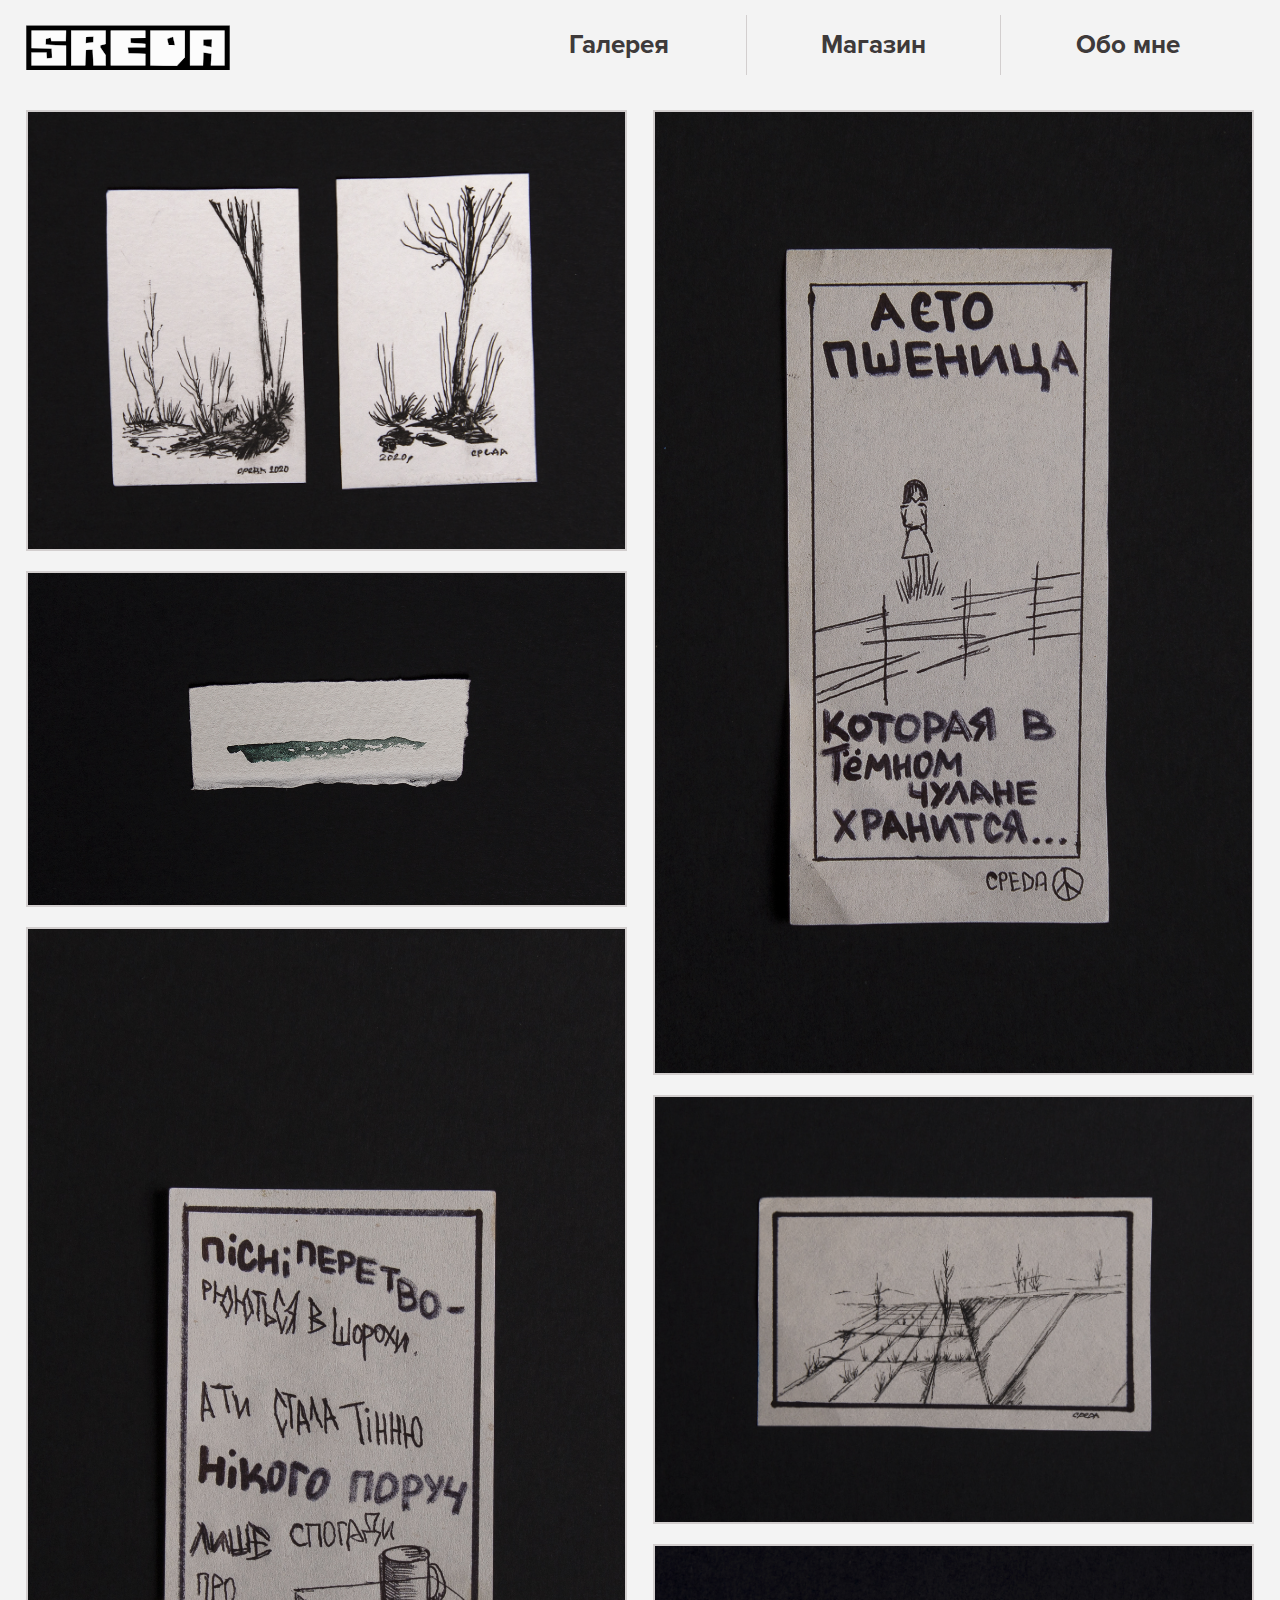
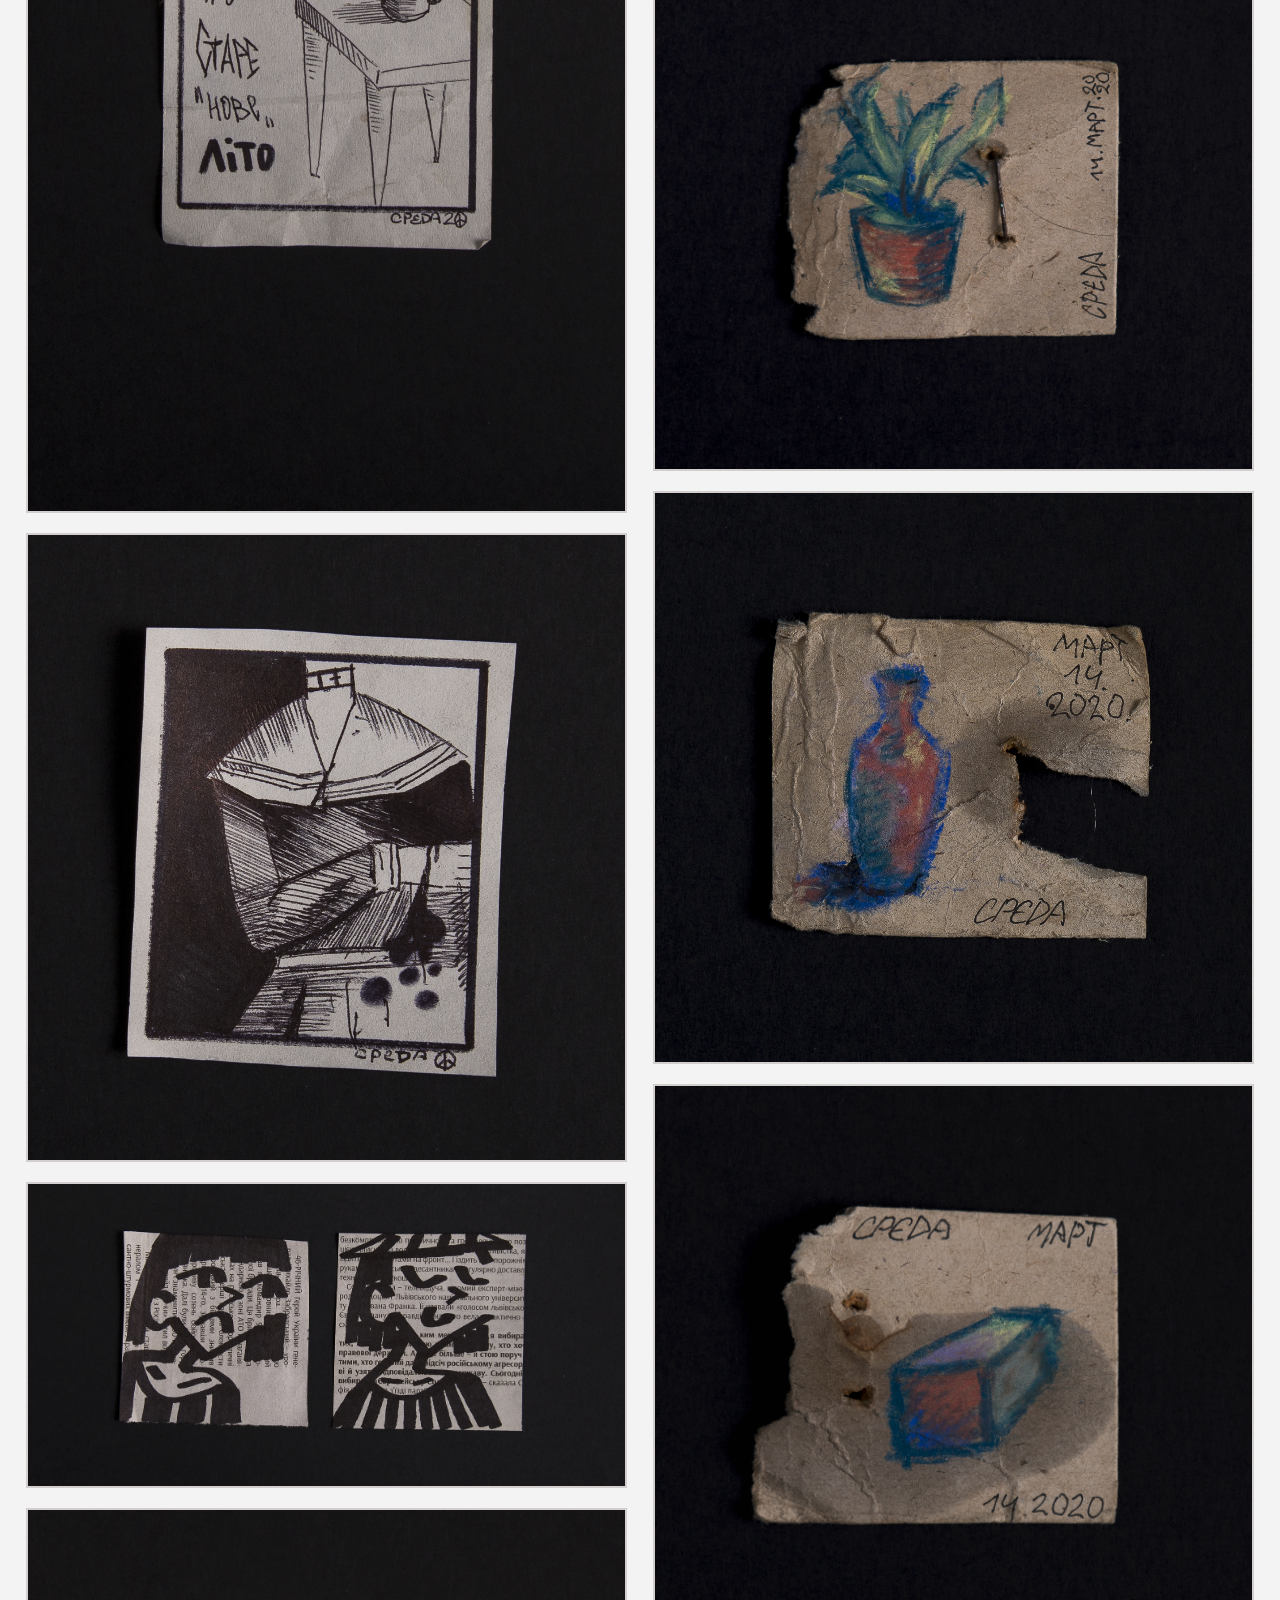
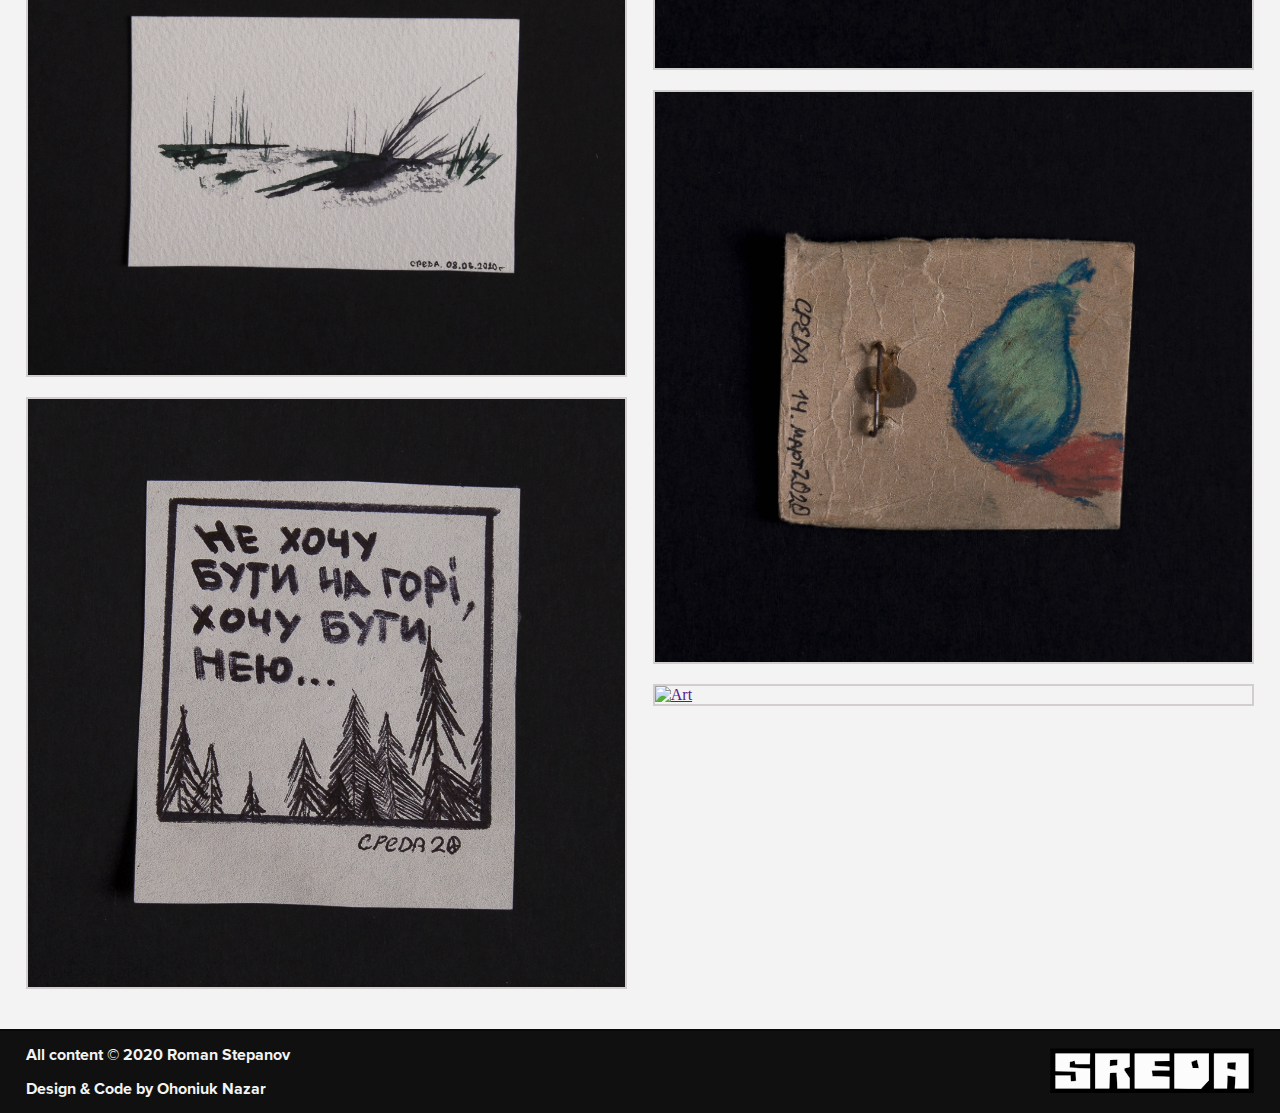
==== index.html @ f24ce3fc "First" ====
<!DOCTYPE html>
<html lang="en">

<head>
	<meta charset="UTF-8">
	<meta name="viewport" content="width=device-width, user-scalable=no, initial-scale=1.0, maximum-scale=1.0, minimum-scale=1.0">
	<title>SREDA art.</title>
	<link rel="stylesheet" href="style.css">
	<link rel="stylesheet" href="JS-gallery/jquery.fancybox.min.css">
</head>

<body>
	<header>
		<div class="h-mainBlock">
			<div class="h-logoBlock">
				<a href="#" class="h-LogoA"><img src="img/Logo.svg" alt="Logo" class="h-logo"></a>
			</div>
			<div class="h-menuBlock">
				<ul class="h-menu">
					<li class="menuLi"><a href="#" class="h-menuLiA">Галерея</a></li>
					<li class="menuLi"><a href="#" class="h-menuLiA">Магазин</a></li>
					<li class="menuLi"><a href="#" class="h-menuLiA">Обо мне</a></li>
				</ul>
			</div>
		</div>
		<div class="h-mainBlockP">
			<div class="h-logoBlock">
				<a href="#" class="h-LogoA"><img src="img/Logo.svg" alt="Logo" class="h-logo"></a>
			</div>
			<div class="menuButton noReady">
				<div class="menuButtonClick">
					<div class="menuButtonLine1"></div>
					<div class="menuButtonLine2"></div>
					<div class="menuButtonLine3"></div>
				</div>
			</div>
			<div class="menuFilter"></div>
			<div class="phoneMenu">
				<p class="pMenuLogo">SRD art.</p>
				<ul class="pMenuUl">
					<li class="pMenuLi"><a href="#" class="pMenuA">Галерея</a></li>
					<li class="pMenuLi"><a href="#" class="pMenuA">Магазин</a></li>
					<li class="pMenuLi"><a href="#" class="pMenuA">Обо мне</a></li>
				</ul>
			</div>
		</div>
	</header>
	<main>
		<div class="m-Gallery">
			<div class="m-GalleryBox">
				<div class="m-ArtBox">
					<a data-fancybox="gallery1" data-src="#gallery-content1" class="ArtButton" href="">
						<img src="img/1.png" alt="Art" class="m-Art">
					</a>
					<a data-fancybox="gallery" data-src="#gallery-content1" class="m-ArtHov" href="">
						<p class="ArtText1">Text Example</p>
						<p class="ArtText2">Text Example</p>
					</a>
				</div>
				<div class="m-ArtBox">
					<a data-fancybox="gallery1" data-src="#gallery-content2" class="ArtButton" href="">
						<img src="img/2.png" alt="Art" class="m-Art">
					</a>
					<a data-fancybox="gallery" data-src="#gallery-content2" class="m-ArtHov" href="">
						<p class="ArtText1">Text Example</p>
						<p class="ArtText2">Text Example</p>
					</a>
				</div>
				<div class="m-ArtBox">
					<a data-fancybox="gallery1" data-src="#gallery-content3" class="ArtButton" href="">
						<img src="img/3.png" alt="Art" class="m-Art">
					</a>
					<a data-fancybox="gallery" data-src="#gallery-content3" class="m-ArtHov" href="">
						<p class="ArtText1">Text Example</p>
						<p class="ArtText2">Text Example</p>
					</a>
				</div>
				<div class="m-ArtBox">
					<a data-fancybox="gallery1" data-src="#gallery-content7" class="ArtButton" href="">
						<img src="img/7.png" alt="Art" class="m-Art">
					</a>
					<a data-fancybox="gallery" data-src="#gallery-content7" class="m-ArtHov" href="">
						<p class="ArtText1">Text Example</p>
						<p class="ArtText2">Text Example</p>
					</a>
				</div>
				<div class="m-ArtBox">
					<a data-fancybox="gallery1" data-src="#gallery-content8" class="ArtButton" href="">
						<img src="img/8.png" alt="Art" class="m-Art">
					</a>
					<a data-fancybox="gallery" data-src="#gallery-content8" class="m-ArtHov" href="">
						<p class="ArtText1">Text Example</p>
						<p class="ArtText2">Text Example</p>
					</a>
				</div>
				<div class="m-ArtBox">
					<a data-fancybox="gallery1" data-src="#gallery-content9" class="ArtButton" href="">
						<img src="img/9.png" alt="Art" class="m-Art">
					</a>
					<a data-fancybox="gallery" data-src="#gallery-content9" class="m-ArtHov" href="">
						<p class="ArtText1">Text Example</p>
						<p class="ArtText2">Text Example</p>
					</a>
				</div>
				<div class="m-ArtBox">
					<a data-fancybox="gallery1" data-src="#gallery-content10" class="ArtButton" href="">
						<img src="img/10.png" alt="Art" class="m-Art">
					</a>
					<a data-fancybox="gallery" data-src="#gallery-content10" class="m-ArtHov" href="">
						<p class="ArtText1">Text Example</p>
						<p class="ArtText2">Text Example</p>
					</a>
				</div>
			</div>
			<div class="m-GalleryBox">
				<div class="m-ArtBox">
					<a data-fancybox="gallery1" data-src="#gallery-content4" class="ArtButton" href="">
						<img src="img/4.png" alt="Art" class="m-Art">
					</a>
					<a data-fancybox="gallery" data-src="#gallery-content4" class="m-ArtHov" href="">
						<p class="ArtText1">Text Example</p>
						<p class="ArtText2">Text Example</p>
					</a>
				</div>
				<div class="m-ArtBox">
					<a data-fancybox="gallery1" data-src="#gallery-content5" class="ArtButton" href="">
						<img src="img/5.png" alt="Art" class="m-Art">
					</a>
					<a data-fancybox="gallery" data-src="#gallery-content5" class="m-ArtHov" href="">
						<p class="ArtText1">Text Example</p>
						<p class="ArtText2">Text Example</p>
					</a>
				</div>
				<div class="m-ArtBox">
					<a data-fancybox="gallery1" data-src="#gallery-content6" class="ArtButton" href="">
						<img src="img/6.png" alt="Art" class="m-Art">
					</a>
					<a data-fancybox="gallery" data-src="#gallery-content6" class="m-ArtHov" href="">
						<p class="ArtText1">Text Example</p>
						<p class="ArtText2">Text Example</p>
					</a>
				</div>
				<div class="m-ArtBox">
					<a data-fancybox="gallery1" data-src="#gallery-content11" class="ArtButton" href="">
						<img src="img/11.png" alt="Art" class="m-Art">
					</a>
					<a data-fancybox="gallery" data-src="#gallery-content11" class="m-ArtHov" href="">
						<p class="ArtText1">Text Example</p>
						<p class="ArtText2">Text Example</p>
					</a>
				</div>
				<div class="m-ArtBox">
					<a data-fancybox="gallery1" data-src="#gallery-content12" class="ArtButton" href="">
						<img src="img/12.png" alt="Art" class="m-Art">
					</a>
					<a data-fancybox="gallery" data-src="#gallery-content12" class="m-ArtHov" href="">
						<p class="ArtText1">Text Example</p>
						<p class="ArtText2">Text Example</p>
					</a>
				</div>
				<div class="m-ArtBox">
					<a data-fancybox="gallery1" data-src="#gallery-content13" class="ArtButton" href="">
						<img src="img/13.png" alt="Art" class="m-Art">
					</a>
					<a data-fancybox="gallery" data-src="#gallery-content13" class="m-ArtHov" href="">
						<p class="ArtText1">Text Example</p>
						<p class="ArtText2">Text Example</p>
					</a>
				</div>
				<div class="m-ArtBox">
					<a data-fancybox="gallery1" data-src="#gallery-content14" class="ArtButton" href="">
						<img src="img/14.png" alt="Art" class="m-Art">
					</a>
					<a data-fancybox="gallery" data-src="#gallery-content14" class="m-ArtHov" href="">
						<p class="ArtText1">Text Example</p>
						<p class="ArtText2">Text Example</p>
					</a>
				</div>
			</div>
		</div>
	</main>
	<footer>
		<div class="fContent">
			<div class="fAuthor">
				<a href="https://www.instagram.com/s.r.d_artttttttt/" class="fAuthor1">All content © 2020 Roman Stepanov </a>
				<a href="https://instagram.com/ohoniuk_nazar/" class="fAuthor2">Design & Code by Ohoniuk Nazar</a>
			</div>
			<a href="#"><img src="img/Logo.svg" alt="Logo" class="fLogo"></a>
		</div>
	</footer>


	<div class="hide-box">
		<div id="gallery-content1">
			<img src="img/1.png" alt="image" class="gallery-Img">
			<div class="gallery-Text">
				<p class="gallery-Text1">TEXT EXAMPLE</p>
				<p class="gallery-Text2">Lorem ipsum dolor sit amet, consectetur adipisicing elit. Quod quo recusandae illo reiciendis dicta non eius, nemo libero, alias totam quidem deserunt, quos a tenetur esse aut, repellendus saepe tempore.</p>
			</div>
		</div>
		<div id="gallery-content2" class="test-box">
			<img src="img/2.png" alt="image" class="gallery-Img">
			<div class="gallery-Text">
				<p class="gallery-Text1">TEXT EXAMPLE</p>
				<p class="gallery-Text2">Lorem ipsum dolor sit amet, consectetur adipisicing elit. Quod quo recusandae illo reiciendis dicta non eius, nemo libero, alias totam quidem deserunt, quos a tenetur esse aut, repellendus saepe tempore.</p>
			</div>
		</div>
		<div id="gallery-content3" class="test-box">
			<img src="img/3.png" alt="image" class="gallery-Img">
			<div class="gallery-Text">
				<p class="gallery-Text1">TEXT EXAMPLE</p>
				<p class="gallery-Text2">Lorem ipsum dolor sit amet, consectetur adipisicing elit. Quod quo recusandae illo reiciendis dicta non eius, nemo libero, alias totam quidem deserunt, quos a tenetur esse aut, repellendus saepe tempore.</p>
			</div>
		</div>
		<div id="gallery-content4" class="test-box">
			<img src="img/4.png" alt="image" class="gallery-Img">
			<div class="gallery-Text">
				<p class="gallery-Text1">TEXT EXAMPLE</p>
				<p class="gallery-Text2">Lorem ipsum dolor sit amet, consectetur adipisicing elit. Quod quo recusandae illo reiciendis dicta non eius, nemo libero, alias totam quidem deserunt, quos a tenetur esse aut, repellendus saepe tempore.</p>
			</div>
		</div>
		<div id="gallery-content5" class="test-box">
			<img src="img/5.png" alt="image" class="gallery-Img">
			<div class="gallery-Text">
				<p class="gallery-Text1">TEXT EXAMPLE</p>
				<p class="gallery-Text2">Lorem ipsum dolor sit amet, consectetur adipisicing elit. Quod quo recusandae illo reiciendis dicta non eius, nemo libero, alias totam quidem deserunt, quos a tenetur esse aut, repellendus saepe tempore.</p>
			</div>
		</div>
		<div id="gallery-content6" class="test-box">
			<img src="img/6.png" alt="image" class="gallery-Img">
			<div class="gallery-Text">
				<p class="gallery-Text1">TEXT EXAMPLE</p>
				<p class="gallery-Text2">Lorem ipsum dolor sit amet, consectetur adipisicing elit. Quod quo recusandae illo reiciendis dicta non eius, nemo libero, alias totam quidem deserunt, quos a tenetur esse aut, repellendus saepe tempore.</p>
			</div>
		</div>
		<div id="gallery-content7" class="test-box">
			<img src="img/7.png" alt="image" class="gallery-Img">
			<div class="gallery-Text">
				<p class="gallery-Text1">TEXT EXAMPLE</p>
				<p class="gallery-Text2">Lorem ipsum dolor sit amet, consectetur adipisicing elit. Quod quo recusandae illo reiciendis dicta non eius, nemo libero, alias totam quidem deserunt, quos a tenetur esse aut, repellendus saepe tempore.</p>
			</div>
		</div>
		<div id="gallery-content8" class="test-box">
			<img src="img/8.png" alt="image" class="gallery-Img">
			<div class="gallery-Text">
				<p class="gallery-Text1">TEXT EXAMPLE</p>
				<p class="gallery-Text2">Lorem ipsum dolor sit amet, consectetur adipisicing elit. Quod quo recusandae illo reiciendis dicta non eius, nemo libero, alias totam quidem deserunt, quos a tenetur esse aut, repellendus saepe tempore.</p>
			</div>
		</div>
		<div id="gallery-content9" class="test-box">
			<img src="img/9.png" alt="image" class="gallery-Img">
			<div class="gallery-Text">
				<p class="gallery-Text1">TEXT EXAMPLE</p>
				<p class="gallery-Text2">Lorem ipsum dolor sit amet, consectetur adipisicing elit. Quod quo recusandae illo reiciendis dicta non eius, nemo libero, alias totam quidem deserunt, quos a tenetur esse aut, repellendus saepe tempore.</p>
			</div>
		</div>
		<div id="gallery-content10" class="test-box">
			<img src="img/10.png" alt="image" class="gallery-Img">
			<div class="gallery-Text">
				<p class="gallery-Text1">TEXT EXAMPLE</p>
				<p class="gallery-Text2">Lorem ipsum dolor sit amet, consectetur adipisicing elit. Quod quo recusandae illo reiciendis dicta non eius, nemo libero, alias totam quidem deserunt, quos a tenetur esse aut, repellendus saepe tempore.</p>
			</div>
		</div>
		<div id="gallery-content11" class="test-box">
			<img src="img/11.png" alt="image" class="gallery-Img">
			<div class="gallery-Text">
				<p class="gallery-Text1">TEXT EXAMPLE</p>
				<p class="gallery-Text2">Lorem ipsum dolor sit amet, consectetur adipisicing elit. Quod quo recusandae illo reiciendis dicta non eius, nemo libero, alias totam quidem deserunt, quos a tenetur esse aut, repellendus saepe tempore.</p>
			</div>
		</div>
		<div id="gallery-content12" class="test-box">
			<img src="img/12.png" alt="image" class="gallery-Img">
			<div class="gallery-Text">
				<p class="gallery-Text1">TEXT EXAMPLE</p>
				<p class="gallery-Text2">Lorem ipsum dolor sit amet, consectetur adipisicing elit. Quod quo recusandae illo reiciendis dicta non eius, nemo libero, alias totam quidem deserunt, quos a tenetur esse aut, repellendus saepe tempore.</p>
			</div>
		</div>
		<div id="gallery-content13" class="test-box">
			<img src="img/13.png" alt="image" class="gallery-Img">
			<div class="gallery-Text">
				<p class="gallery-Text1">TEXT EXAMPLE</p>
				<p class="gallery-Text2">Lorem ipsum dolor sit amet, consectetur adipisicing elit. Quod quo recusandae illo reiciendis dicta non eius, nemo libero, alias totam quidem deserunt, quos a tenetur esse aut, repellendus saepe tempore.</p>
			</div>
		</div>
		<div id="gallery-content14" class="test-box">
			<img src="img/14.png" alt="image" class="gallery-Img">
			<div class="gallery-Text">
				<p class="gallery-Text1">TEXT EXAMPLE</p>
				<p class="gallery-Text2">Lorem ipsum dolor sit amet, consectetur adipisicing elit. Quod quo recusandae illo reiciendis dicta non eius, nemo libero, alias totam quidem deserunt, quos a tenetur esse aut, repellendus saepe tempore.</p>
			</div>
		</div>
	</div>
</body>
<script src="JS-gallery/jquery-3.5.1.min.js"></script>
<script src="JS-gallery/jquery.fancybox.min.js"></script>
<script src="menu.js"></script>

</html>
---- style.css ----
* {
	margin: 0;
	padding: 0;
}

@font-face {
	font-family: Proxima;
	src: url("font/ProximaNovaBold.otf");
}

body {
	background-color: #f3f3f3;
}

/*
HEADER
*/

.h-mainBlock {
	margin: auto;
	height: 60px;
	display: flex;
	justify-content: space-between;
	padding-top: 15px;
	width: 96%;
}

.h-mainBlockP {
	display: none;
	margin: auto;
	height: 60px;
	justify-content: space-between;
	padding-top: 15px;
	width: 96%;
}

.h-menuBlock {
	width: 62%;
}

.h-logo {
	height: 45px;
	margin-top: 10px;
}

.h-menu {
	display: flex;
	list-style: none;
	width: 100%;
	justify-content: space-around;
	height: 100%
}

.menuLi {
	width: 33.3%;
	border-left: 1px #d2cece solid;
	transition: 0.4s;
}

.menuLi:hover {
	background-color: #d2cece;
	transition: 0.4s;
}

.menuLi:nth-child(1) {
	border-left: none;
}

.h-menuLiA {
	text-decoration: none;
	font-size: 26px;
	color: #3e3a3a;
	display: block;
	text-align: center;
	font-family: Proxima;
	transition: 0.4s;
	padding-top: 14px;
	height: 100%;
}

.h-menuLiA:hover {
	color: black;
	transition: 0.4s;
}


/*


Phone MENU


*/



.menuButton {
	max-width: 90px;
	cursor: pointer;
	box-sizing: border-box;
	padding-top: 20px;
}

.menuButtonClick {
	position: relative;
	height: 34px;
	width: 34px;
	z-index: 3;
}

.menuButtonLine1,
.menuButtonLine2,
.menuButtonLine3 {
	width: 33px;
	height: 4px;
	background-color: black;
	position: absolute;
	z-index: 3;
}

.menuButtonLine1 {
	top: 0px;
	transform: rotate(0deg);
	-webkit-transition: all 600ms;
	-moz-transition: all 600ms;
	-o-transition: all 600ms;
	transition: all 600ms;

}

.menuButtonLine1Act {
	-webkit-transition: all 600ms;
	-moz-transition: all 600ms;
	-o-transition: all 600ms;
	transition: all 600ms;
	top: 10px;
	transform: rotate(45deg);
	background-color: #f3f3f3;
}

.menuButtonLine2 {
	top: 10px;
	-webkit-transition: all 600ms;
	-moz-transition: all 600ms;
	-o-transition: all 600ms;
	transition: all 600ms;
}

.menuButtonLine2Act {
	transition: 0.5s;
	opacity: 0;
}

.menuButtonLine3 {
	top: 20px;
	transform: rotate(0deg);
	-webkit-transition: all 600ms;
	-moz-transition: all 600ms;
	-o-transition: all 600ms;
	transition: all 600ms;
}

.menuButtonLine3Act {
	-webkit-transition: all 600ms;
	-moz-transition: all 600ms;
	-o-transition: all 600ms;
	transition: all 600ms;
	top: 10px;
	transform: rotate(-45deg);
	background-color: #f3f3f3;
}

.phoneMenu {
	width: 300px;
	height: 100%;
	border-left: 2px solid #080808;
	background-color: #101010;
	position: fixed;
	z-index: 2;
	right: -302px;
	top: 0;
	-webkit-transition: all 400ms;
	-moz-transition: all 400ms;
	-o-transition: all 400ms;
	transition: all 400ms;
}

.phoneMenuAct {
	right: 0px;
	-webkit-transition: all 600ms;
	-moz-transition: all 600ms;
	-o-transition: all 600ms;
	transition: all 600ms;
}

.menuFilter {
	z-index: 1;
	position: fixed;
	top: 0;
	left: 0;
	bottom: 0;
	right: 0;
	background-color: black;
	opacity: 0.6;
	display: none;
}

.menuFilterAct {
	display: block;
}

.pMenuLogo {
	color: #f3f3f3;
	position: relative;
	top: 22px;
	left: 60px;
	font-size: 40px;
	font-family: Proxima;
}

.pMenuUl {
	list-style: none;
	margin-top: 50px;
	margin-left: 61px;
}

.pMenuLi {
	font-size: 33px;
	padding-top: 20px;
	Font-family: Proxima;
}

.pMenuA {
	text-decoration: none;
	color: #f3f3f3;
	transition: 0.3s
}

.pMenuA:hover {
	color: white;
	transition: 0.3s;
}





/*
MAIN
*/



.m-Gallery {
	display: flex;
	justify-content: space-evenly;
}

.m-GalleryBox {
	width: 47%;
	padding-top: 15px;
}

.m-ArtBox {
	margin: 20px auto 0;
	position: relative;
}

.m-Art {
	display: block;
	width: 100%;
	border: 2px solid #d2cece;
	transition: 0.4s;
	box-sizing: border-box;
}

.m-ArtHov {
	display: block;
	opacity: 0;
	position: absolute;
	background-color: #d2cece;
	top: 0;
	bottom: 0;
	left: 0;
	right: 0;
	transition: 0.2s;
	text-decoration: none;
}

.m-ArtHov:hover {
	transition: 0.2s;
	opacity: 1;
}

.ArtText1 {
	font-family: Proxima;
	color: black;
	text-align: center;
	font-size: 56px;
	position: relative;
	top: 30%;
	cursor: pointer;
}

.ArtText2 {
	font-family: Proxima;
	color: #f3f3f3;
	text-align: center;
	font-size: 48px;
	position: relative;
	top: 40%;
	cursor: pointer;
}

.ArtButton:hover {
	background-color: black;
	color: white;
	transition: 0.4s
}


/*


Gallery CONTENT

*/

.hide-box {
	display: none;
}

.gallery-Img {
	float: left;
	max-width: 50%;
}

.gallery-Text {
	float: right;
	padding-left: 30px;
	max-width: 500px;
	text-align: right;
}

.gallery-Text1 {
	font-size: 32px;
	font-family: Proxima;
	color: black;
}

.gallery-Text2 {
	font-size: 22px;
	font-family: Proxima;
	color: #595756f2;
	margin-top: 25px;
}




/*


FOOTER


*/

footer {
	position: relative;
	bottom: 0;
	background-color: #101010;
	border-top: 2px solid #080808;
	margin-top: 40px;
}

.fContent {
	height: 100%;
	width: 96%;
	margin: auto;
	display: flex;
	justify-content: space-between;
	padding-bottom: 14px;
	box
}

.fLogo {
	height: 45px;
	margin-top: 17px;
}

.fAuthor1,
.fAuthor2 {
	font-size: 16px;
	font-family: Proxima;
	margin-top: 14px;
	color: #f3f3f3;
	transition: 0, 3s;
	text-decoration: none;
	display: block;
}

.fAuthor1:hover {
	transition: 0.3s;
	color: white;
}

.fAuthor2:hover {
	transition: 0.3s;
	color: white;
}


@media all and (max-width: 1100px) {
	.gallery-Img {
		float: none;
		max-width: 100%;
	}

	.gallery-Text {
		float: none;
		padding-left: 0;
		padding-top: 25px;
		text-align: left;
	}

	.ArtText1 {
		top: 20%;
	}

	.ArtText2 {
		top: 25%;
	}

	.ArtButton {
		width: 180px;
		top: 20%;
	}

	.m-Gallery {
		display: block;
	}

	.m-GalleryBox {
		width: 95%;
		margin: auto;
	}

	.h-mainBlock {
		display: none;
	}

	.h-mainBlockP {
		display: flex;
	}
	
	.fLogo {
		height: 35px;
		margin-top: 24px;
	}
}
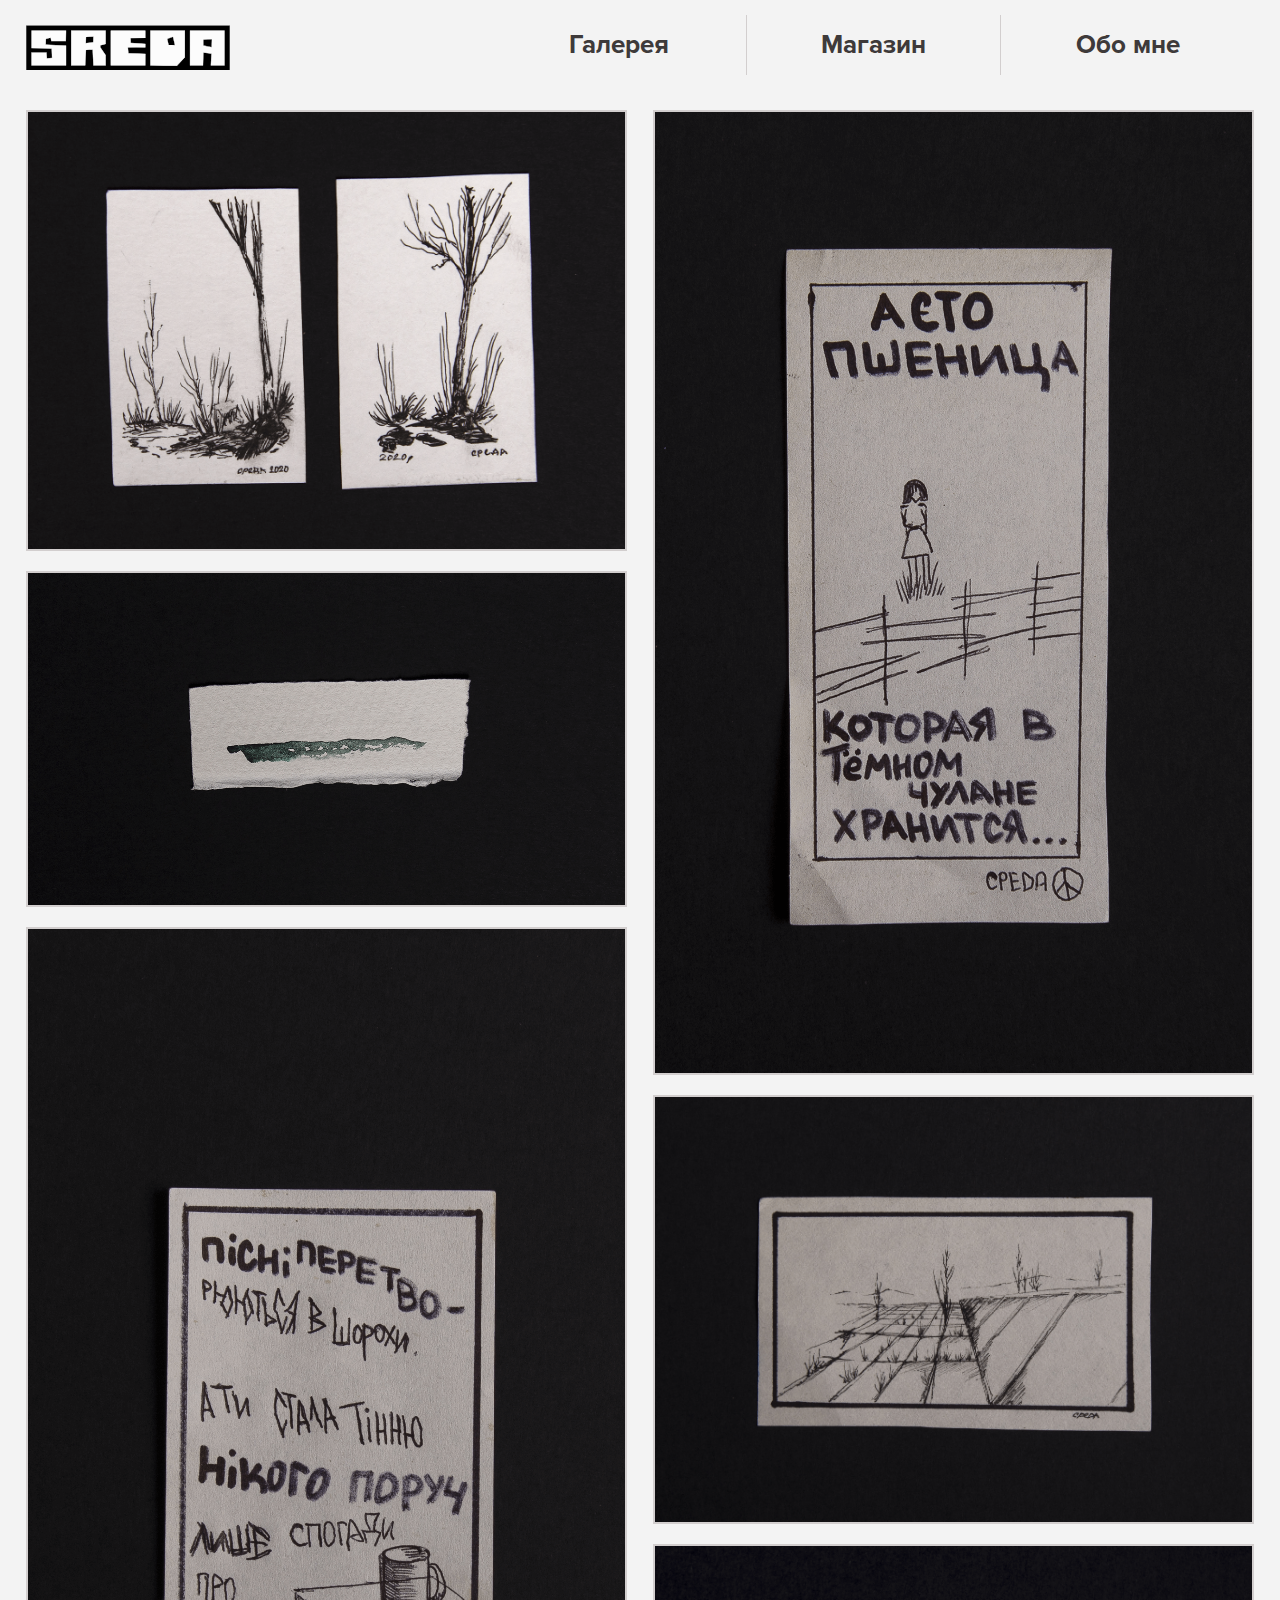
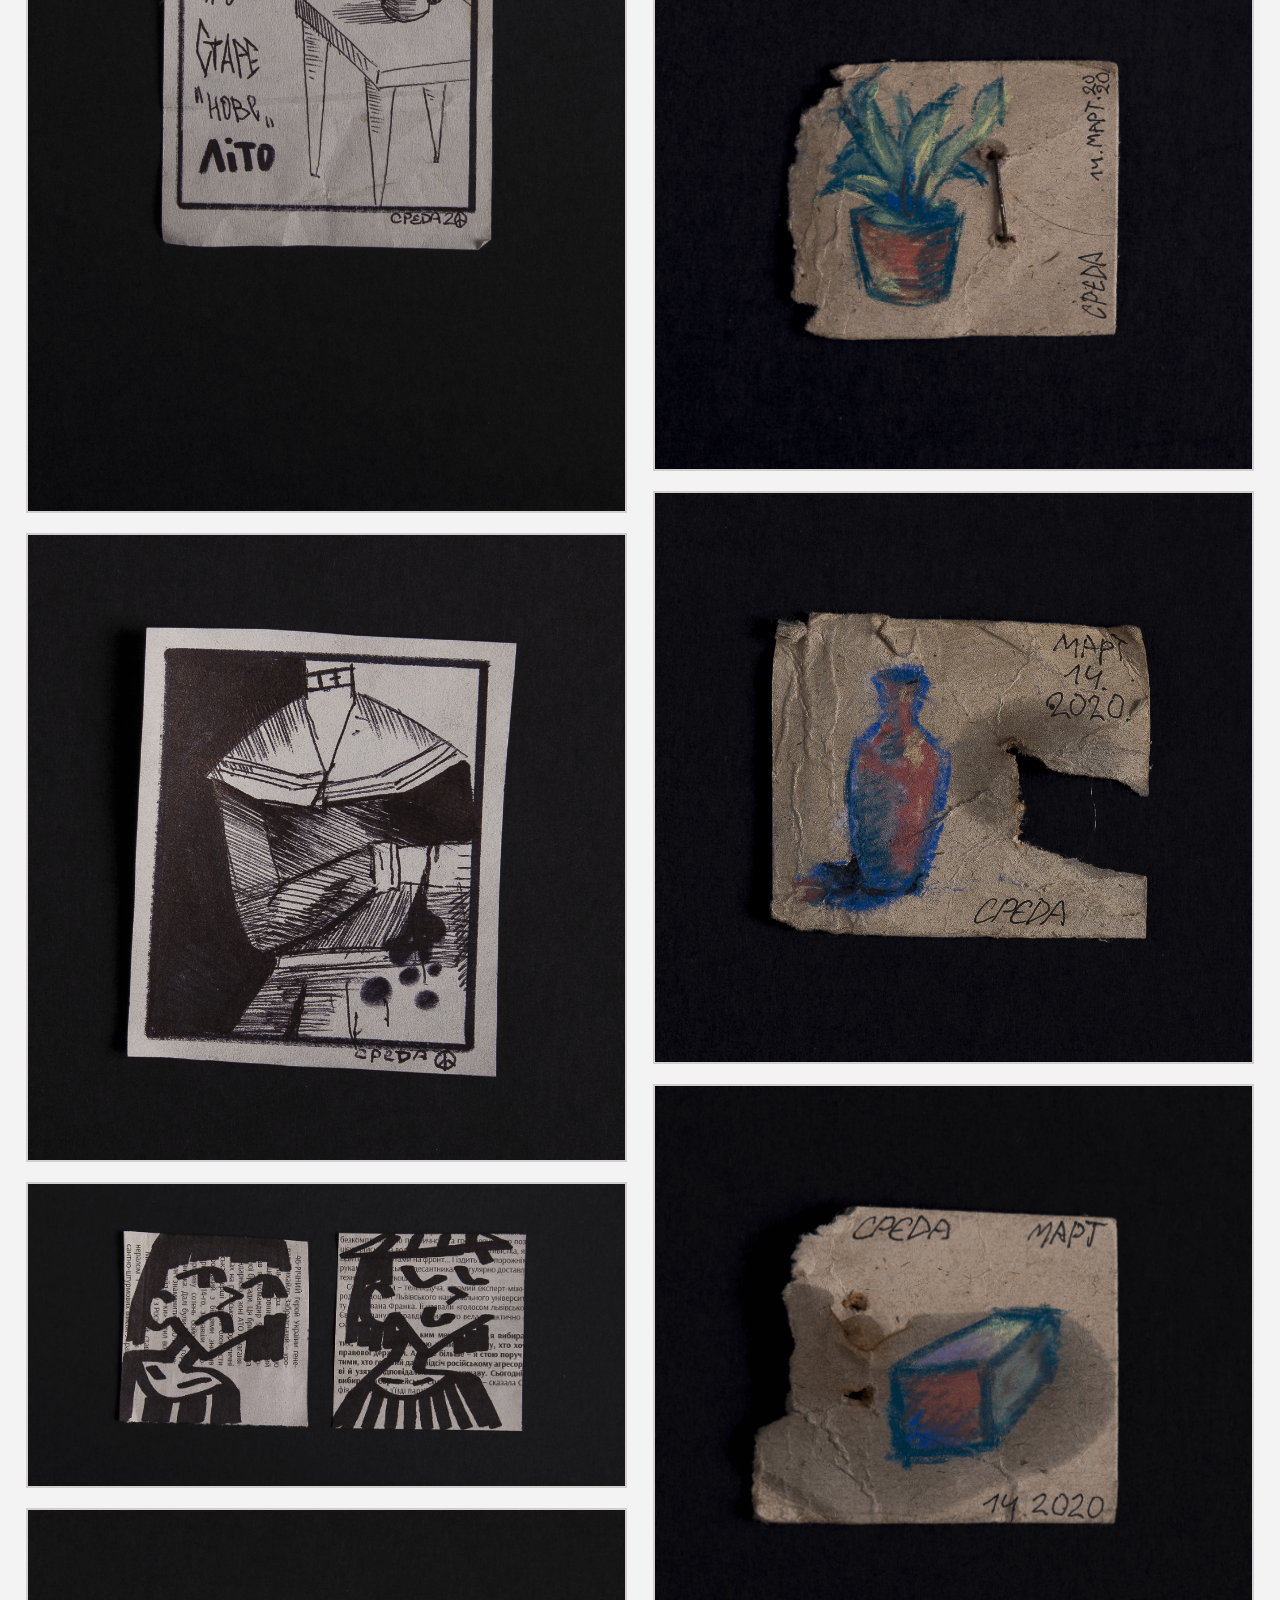
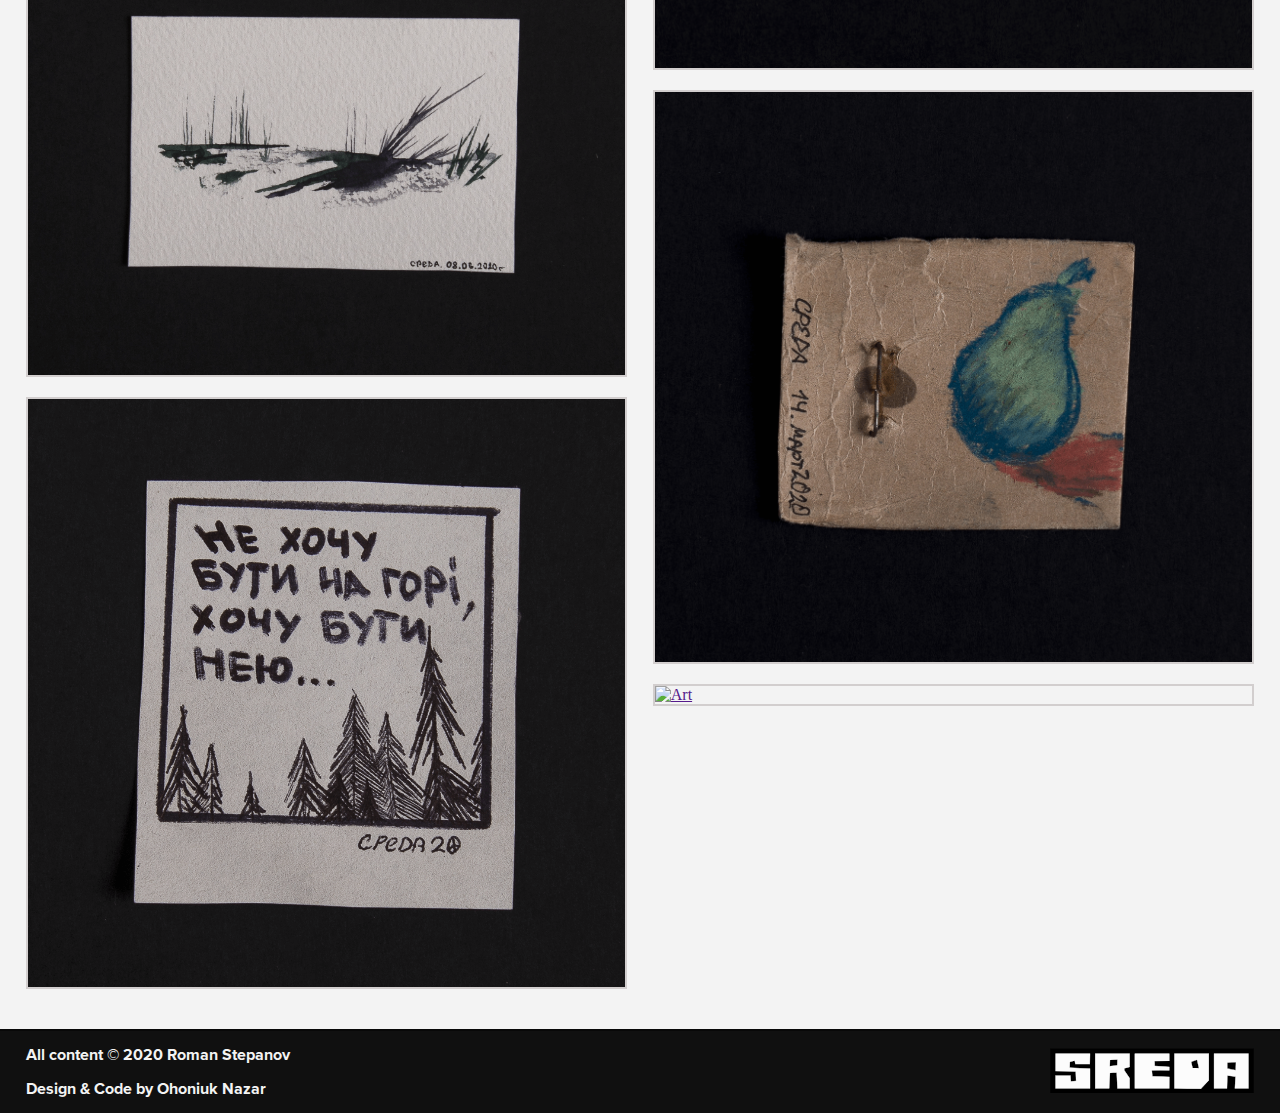
==== commit 90f8af18: "ForPadla" ====
--- a/index.html
+++ b/index.html
@@ -5,288 +5,238 @@
 	<meta charset="UTF-8">
 	<meta name="viewport" content="width=device-width, user-scalable=no, initial-scale=1.0, maximum-scale=1.0, minimum-scale=1.0">
 	<title>SREDA art.</title>
+	<link rel="shortcut icon" href="img/mLogo.svg" type="image/svg">
 	<link rel="stylesheet" href="style.css">
 	<link rel="stylesheet" href="JS-gallery/jquery.fancybox.min.css">
 </head>
 
-<body>
-	<header>
-		<div class="h-mainBlock">
-			<div class="h-logoBlock">
-				<a href="#" class="h-LogoA"><img src="img/Logo.svg" alt="Logo" class="h-logo"></a>
-			</div>
-			<div class="h-menuBlock">
-				<ul class="h-menu">
-					<li class="menuLi"><a href="#" class="h-menuLiA">Галерея</a></li>
-					<li class="menuLi"><a href="#" class="h-menuLiA">Магазин</a></li>
-					<li class="menuLi"><a href="#" class="h-menuLiA">Обо мне</a></li>
-				</ul>
-			</div>
+<body id="body">
+	<div class="allCont">
+		<header>
+			<div class="h-mainBlock">
+				<div class="h-logoBlock">
+					<a href="index.html" class="h-LogoA"><img src="img/Logo.svg" alt="Logo" class="h-logo"></a>
+				</div>
+				<div class="h-menuBlock">
+					<ul class="h-menu">
+						<li class="menuLi"><a href="index.html" class="h-menuLiA">Галерея</a></li>
+						<li class="menuLi"><a href="shop.html" class="h-menuLiA">Магазин</a></li>
+						<li class="menuLi"><a href="about.html" class="h-menuLiA">Обо мне</a></li>
+					</ul>
+				</div>
+			</div>
+			<div class="h-mainBlockP">
+				<div class="h-logoBlock">
+					<a href="index.html" class="h-LogoA"><img src="img/Logo.svg" alt="Logo" class="h-logo"></a>
+				</div>
+				<div class="menuButton noReady">
+					<div class="menuButtonClick">
+						<div class="menuButtonLine1"></div>
+						<div class="menuButtonLine2"></div>
+						<div class="menuButtonLine3"></div>
+					</div>
+				</div>
+				<div class="menuFilter"></div>
+				<div class="phoneMenu">
+					<p class="pMenuLogo">SRD art.</p>
+					<ul class="pMenuUl">
+						<li class="pMenuLi"><a href="index.html" class="pMenuA">Галерея</a></li>
+						<li class="pMenuLi"><a href="shop.html" class="pMenuA">Магазин</a></li>
+						<li class="pMenuLi"><a href="about.html" class="pMenuA">Обо мне</a></li>
+					</ul>
+				</div>
+			</div>
+		</header>
+		<main>
+			<div class="m-Gallery">
+				<div class="m-GalleryBox">
+					<div class="m-ArtBox">
+						<a data-fancybox="gallery1" data-src="#gallery-content1" class="ArtButton" href="">
+							<img src="img/1.png" alt="Art" class="m-Art">
+						</a>
+					</div>
+					<div class="m-ArtBox">
+						<a data-fancybox="gallery1" data-src="#gallery-content2" class="ArtButton" href="">
+							<img src="img/2.png" alt="Art" class="m-Art">
+						</a>
+					</div>
+					<div class="m-ArtBox">
+						<a data-fancybox="gallery1" data-src="#gallery-content3" class="ArtButton" href="">
+							<img src="img/3.png" alt="Art" class="m-Art">
+						</a>
+					</div>
+					<div class="m-ArtBox">
+						<a data-fancybox="gallery1" data-src="#gallery-content7" class="ArtButton" href="">
+							<img src="img/7.png" alt="Art" class="m-Art">
+						</a>
+					</div>
+					<div class="m-ArtBox">
+						<a data-fancybox="gallery1" data-src="#gallery-content8" class="ArtButton" href="">
+							<img src="img/8.png" alt="Art" class="m-Art">
+						</a>
+					</div>
+					<div class="m-ArtBox">
+						<a data-fancybox="gallery1" data-src="#gallery-content9" class="ArtButton" href="">
+							<img src="img/9.png" alt="Art" class="m-Art">
+						</a>
+					</div>
+					<div class="m-ArtBox">
+						<a data-fancybox="gallery1" data-src="#gallery-content10" class="ArtButton" href="">
+							<img src="img/10.png" alt="Art" class="m-Art">
+						</a>
+					</div>
+				</div>
+				<div class="m-GalleryBox">
+					<div class="m-ArtBox">
+						<a data-fancybox="gallery1" data-src="#gallery-content4" class="ArtButton" href="">
+							<img src="img/4.png" alt="Art" class="m-Art">
+						</a>
+					</div>
+					<div class="m-ArtBox">
+						<a data-fancybox="gallery1" data-src="#gallery-content5" class="ArtButton" href="">
+							<img src="img/5.png" alt="Art" class="m-Art">
+						</a>
+					</div>
+					<div class="m-ArtBox">
+						<a data-fancybox="gallery1" data-src="#gallery-content6" class="ArtButton" href="">
+							<img src="img/6.png" alt="Art" class="m-Art">
+						</a>
+					</div>
+					<div class="m-ArtBox">
+						<a data-fancybox="gallery1" data-src="#gallery-content11" class="ArtButton" href="">
+							<img src="img/11.png" alt="Art" class="m-Art">
+						</a>
+					</div>
+					<div class="m-ArtBox">
+						<a data-fancybox="gallery1" data-src="#gallery-content12" class="ArtButton" href="">
+							<img src="img/12.png" alt="Art" class="m-Art">
+						</a>
+					</div>
+					<div class="m-ArtBox">
+						<a data-fancybox="gallery1" data-src="#gallery-content13" class="ArtButton" href="">
+							<img src="img/13.png" alt="Art" class="m-Art">
+						</a>
+					</div>
+					<div class="m-ArtBox">
+						<a data-fancybox="gallery1" data-src="#gallery-content14" class="ArtButton" href="">
+							<img src="img/14.png" alt="Art" class="m-Art">
+						</a>
+					</div>
+				</div>
+			</div>
+		</main>
+		<footer>
+			<div class="fContent">
+				<div class="fAuthor">
+					<a href="https://www.instagram.com/s.r.d_artttttttt/" class="fAuthor1">All content © 2020 Roman Stepanov </a>
+					<a href="https://instagram.com/ohoniuk_nazar/" class="fAuthor2">Design & Code by Ohoniuk Nazar</a>
+				</div>
+				<a href="#"><img src="img/Logo.svg" alt="Logo" class="fLogo"></a>
+			</div>
+		</footer>
+
+		<div id="preloader" class="preloader">
+			<img src="img/Logo.svg" alt="LogoPreloader" class="logoPreload">
 		</div>
-		<div class="h-mainBlockP">
-			<div class="h-logoBlock">
-				<a href="#" class="h-LogoA"><img src="img/Logo.svg" alt="Logo" class="h-logo"></a>
-			</div>
-			<div class="menuButton noReady">
-				<div class="menuButtonClick">
-					<div class="menuButtonLine1"></div>
-					<div class="menuButtonLine2"></div>
-					<div class="menuButtonLine3"></div>
-				</div>
-			</div>
-			<div class="menuFilter"></div>
-			<div class="phoneMenu">
-				<p class="pMenuLogo">SRD art.</p>
-				<ul class="pMenuUl">
-					<li class="pMenuLi"><a href="#" class="pMenuA">Галерея</a></li>
-					<li class="pMenuLi"><a href="#" class="pMenuA">Магазин</a></li>
-					<li class="pMenuLi"><a href="#" class="pMenuA">Обо мне</a></li>
-				</ul>
-			</div>
-		</div>
-	</header>
-	<main>
-		<div class="m-Gallery">
-			<div class="m-GalleryBox">
-				<div class="m-ArtBox">
-					<a data-fancybox="gallery1" data-src="#gallery-content1" class="ArtButton" href="">
-						<img src="img/1.png" alt="Art" class="m-Art">
-					</a>
-					<a data-fancybox="gallery" data-src="#gallery-content1" class="m-ArtHov" href="">
-						<p class="ArtText1">Text Example</p>
-						<p class="ArtText2">Text Example</p>
-					</a>
-				</div>
-				<div class="m-ArtBox">
-					<a data-fancybox="gallery1" data-src="#gallery-content2" class="ArtButton" href="">
-						<img src="img/2.png" alt="Art" class="m-Art">
-					</a>
-					<a data-fancybox="gallery" data-src="#gallery-content2" class="m-ArtHov" href="">
-						<p class="ArtText1">Text Example</p>
-						<p class="ArtText2">Text Example</p>
-					</a>
-				</div>
-				<div class="m-ArtBox">
-					<a data-fancybox="gallery1" data-src="#gallery-content3" class="ArtButton" href="">
-						<img src="img/3.png" alt="Art" class="m-Art">
-					</a>
-					<a data-fancybox="gallery" data-src="#gallery-content3" class="m-ArtHov" href="">
-						<p class="ArtText1">Text Example</p>
-						<p class="ArtText2">Text Example</p>
-					</a>
-				</div>
-				<div class="m-ArtBox">
-					<a data-fancybox="gallery1" data-src="#gallery-content7" class="ArtButton" href="">
-						<img src="img/7.png" alt="Art" class="m-Art">
-					</a>
-					<a data-fancybox="gallery" data-src="#gallery-content7" class="m-ArtHov" href="">
-						<p class="ArtText1">Text Example</p>
-						<p class="ArtText2">Text Example</p>
-					</a>
-				</div>
-				<div class="m-ArtBox">
-					<a data-fancybox="gallery1" data-src="#gallery-content8" class="ArtButton" href="">
-						<img src="img/8.png" alt="Art" class="m-Art">
-					</a>
-					<a data-fancybox="gallery" data-src="#gallery-content8" class="m-ArtHov" href="">
-						<p class="ArtText1">Text Example</p>
-						<p class="ArtText2">Text Example</p>
-					</a>
-				</div>
-				<div class="m-ArtBox">
-					<a data-fancybox="gallery1" data-src="#gallery-content9" class="ArtButton" href="">
-						<img src="img/9.png" alt="Art" class="m-Art">
-					</a>
-					<a data-fancybox="gallery" data-src="#gallery-content9" class="m-ArtHov" href="">
-						<p class="ArtText1">Text Example</p>
-						<p class="ArtText2">Text Example</p>
-					</a>
-				</div>
-				<div class="m-ArtBox">
-					<a data-fancybox="gallery1" data-src="#gallery-content10" class="ArtButton" href="">
-						<img src="img/10.png" alt="Art" class="m-Art">
-					</a>
-					<a data-fancybox="gallery" data-src="#gallery-content10" class="m-ArtHov" href="">
-						<p class="ArtText1">Text Example</p>
-						<p class="ArtText2">Text Example</p>
-					</a>
-				</div>
-			</div>
-			<div class="m-GalleryBox">
-				<div class="m-ArtBox">
-					<a data-fancybox="gallery1" data-src="#gallery-content4" class="ArtButton" href="">
-						<img src="img/4.png" alt="Art" class="m-Art">
-					</a>
-					<a data-fancybox="gallery" data-src="#gallery-content4" class="m-ArtHov" href="">
-						<p class="ArtText1">Text Example</p>
-						<p class="ArtText2">Text Example</p>
-					</a>
-				</div>
-				<div class="m-ArtBox">
-					<a data-fancybox="gallery1" data-src="#gallery-content5" class="ArtButton" href="">
-						<img src="img/5.png" alt="Art" class="m-Art">
-					</a>
-					<a data-fancybox="gallery" data-src="#gallery-content5" class="m-ArtHov" href="">
-						<p class="ArtText1">Text Example</p>
-						<p class="ArtText2">Text Example</p>
-					</a>
-				</div>
-				<div class="m-ArtBox">
-					<a data-fancybox="gallery1" data-src="#gallery-content6" class="ArtButton" href="">
-						<img src="img/6.png" alt="Art" class="m-Art">
-					</a>
-					<a data-fancybox="gallery" data-src="#gallery-content6" class="m-ArtHov" href="">
-						<p class="ArtText1">Text Example</p>
-						<p class="ArtText2">Text Example</p>
-					</a>
-				</div>
-				<div class="m-ArtBox">
-					<a data-fancybox="gallery1" data-src="#gallery-content11" class="ArtButton" href="">
-						<img src="img/11.png" alt="Art" class="m-Art">
-					</a>
-					<a data-fancybox="gallery" data-src="#gallery-content11" class="m-ArtHov" href="">
-						<p class="ArtText1">Text Example</p>
-						<p class="ArtText2">Text Example</p>
-					</a>
-				</div>
-				<div class="m-ArtBox">
-					<a data-fancybox="gallery1" data-src="#gallery-content12" class="ArtButton" href="">
-						<img src="img/12.png" alt="Art" class="m-Art">
-					</a>
-					<a data-fancybox="gallery" data-src="#gallery-content12" class="m-ArtHov" href="">
-						<p class="ArtText1">Text Example</p>
-						<p class="ArtText2">Text Example</p>
-					</a>
-				</div>
-				<div class="m-ArtBox">
-					<a data-fancybox="gallery1" data-src="#gallery-content13" class="ArtButton" href="">
-						<img src="img/13.png" alt="Art" class="m-Art">
-					</a>
-					<a data-fancybox="gallery" data-src="#gallery-content13" class="m-ArtHov" href="">
-						<p class="ArtText1">Text Example</p>
-						<p class="ArtText2">Text Example</p>
-					</a>
-				</div>
-				<div class="m-ArtBox">
-					<a data-fancybox="gallery1" data-src="#gallery-content14" class="ArtButton" href="">
-						<img src="img/14.png" alt="Art" class="m-Art">
-					</a>
-					<a data-fancybox="gallery" data-src="#gallery-content14" class="m-ArtHov" href="">
-						<p class="ArtText1">Text Example</p>
-						<p class="ArtText2">Text Example</p>
-					</a>
-				</div>
-			</div>
-		</div>
-	</main>
-	<footer>
-		<div class="fContent">
-			<div class="fAuthor">
-				<a href="https://www.instagram.com/s.r.d_artttttttt/" class="fAuthor1">All content © 2020 Roman Stepanov </a>
-				<a href="https://instagram.com/ohoniuk_nazar/" class="fAuthor2">Design & Code by Ohoniuk Nazar</a>
-			</div>
-			<a href="#"><img src="img/Logo.svg" alt="Logo" class="fLogo"></a>
-		</div>
-	</footer>
-
-
-	<div class="hide-box">
-		<div id="gallery-content1">
-			<img src="img/1.png" alt="image" class="gallery-Img">
-			<div class="gallery-Text">
-				<p class="gallery-Text1">TEXT EXAMPLE</p>
-				<p class="gallery-Text2">Lorem ipsum dolor sit amet, consectetur adipisicing elit. Quod quo recusandae illo reiciendis dicta non eius, nemo libero, alias totam quidem deserunt, quos a tenetur esse aut, repellendus saepe tempore.</p>
-			</div>
-		</div>
-		<div id="gallery-content2" class="test-box">
-			<img src="img/2.png" alt="image" class="gallery-Img">
-			<div class="gallery-Text">
-				<p class="gallery-Text1">TEXT EXAMPLE</p>
-				<p class="gallery-Text2">Lorem ipsum dolor sit amet, consectetur adipisicing elit. Quod quo recusandae illo reiciendis dicta non eius, nemo libero, alias totam quidem deserunt, quos a tenetur esse aut, repellendus saepe tempore.</p>
-			</div>
-		</div>
-		<div id="gallery-content3" class="test-box">
-			<img src="img/3.png" alt="image" class="gallery-Img">
-			<div class="gallery-Text">
-				<p class="gallery-Text1">TEXT EXAMPLE</p>
-				<p class="gallery-Text2">Lorem ipsum dolor sit amet, consectetur adipisicing elit. Quod quo recusandae illo reiciendis dicta non eius, nemo libero, alias totam quidem deserunt, quos a tenetur esse aut, repellendus saepe tempore.</p>
-			</div>
-		</div>
-		<div id="gallery-content4" class="test-box">
-			<img src="img/4.png" alt="image" class="gallery-Img">
-			<div class="gallery-Text">
-				<p class="gallery-Text1">TEXT EXAMPLE</p>
-				<p class="gallery-Text2">Lorem ipsum dolor sit amet, consectetur adipisicing elit. Quod quo recusandae illo reiciendis dicta non eius, nemo libero, alias totam quidem deserunt, quos a tenetur esse aut, repellendus saepe tempore.</p>
-			</div>
-		</div>
-		<div id="gallery-content5" class="test-box">
-			<img src="img/5.png" alt="image" class="gallery-Img">
-			<div class="gallery-Text">
-				<p class="gallery-Text1">TEXT EXAMPLE</p>
-				<p class="gallery-Text2">Lorem ipsum dolor sit amet, consectetur adipisicing elit. Quod quo recusandae illo reiciendis dicta non eius, nemo libero, alias totam quidem deserunt, quos a tenetur esse aut, repellendus saepe tempore.</p>
-			</div>
-		</div>
-		<div id="gallery-content6" class="test-box">
-			<img src="img/6.png" alt="image" class="gallery-Img">
-			<div class="gallery-Text">
-				<p class="gallery-Text1">TEXT EXAMPLE</p>
-				<p class="gallery-Text2">Lorem ipsum dolor sit amet, consectetur adipisicing elit. Quod quo recusandae illo reiciendis dicta non eius, nemo libero, alias totam quidem deserunt, quos a tenetur esse aut, repellendus saepe tempore.</p>
-			</div>
-		</div>
-		<div id="gallery-content7" class="test-box">
-			<img src="img/7.png" alt="image" class="gallery-Img">
-			<div class="gallery-Text">
-				<p class="gallery-Text1">TEXT EXAMPLE</p>
-				<p class="gallery-Text2">Lorem ipsum dolor sit amet, consectetur adipisicing elit. Quod quo recusandae illo reiciendis dicta non eius, nemo libero, alias totam quidem deserunt, quos a tenetur esse aut, repellendus saepe tempore.</p>
-			</div>
-		</div>
-		<div id="gallery-content8" class="test-box">
-			<img src="img/8.png" alt="image" class="gallery-Img">
-			<div class="gallery-Text">
-				<p class="gallery-Text1">TEXT EXAMPLE</p>
-				<p class="gallery-Text2">Lorem ipsum dolor sit amet, consectetur adipisicing elit. Quod quo recusandae illo reiciendis dicta non eius, nemo libero, alias totam quidem deserunt, quos a tenetur esse aut, repellendus saepe tempore.</p>
-			</div>
-		</div>
-		<div id="gallery-content9" class="test-box">
-			<img src="img/9.png" alt="image" class="gallery-Img">
-			<div class="gallery-Text">
-				<p class="gallery-Text1">TEXT EXAMPLE</p>
-				<p class="gallery-Text2">Lorem ipsum dolor sit amet, consectetur adipisicing elit. Quod quo recusandae illo reiciendis dicta non eius, nemo libero, alias totam quidem deserunt, quos a tenetur esse aut, repellendus saepe tempore.</p>
-			</div>
-		</div>
-		<div id="gallery-content10" class="test-box">
-			<img src="img/10.png" alt="image" class="gallery-Img">
-			<div class="gallery-Text">
-				<p class="gallery-Text1">TEXT EXAMPLE</p>
-				<p class="gallery-Text2">Lorem ipsum dolor sit amet, consectetur adipisicing elit. Quod quo recusandae illo reiciendis dicta non eius, nemo libero, alias totam quidem deserunt, quos a tenetur esse aut, repellendus saepe tempore.</p>
-			</div>
-		</div>
-		<div id="gallery-content11" class="test-box">
-			<img src="img/11.png" alt="image" class="gallery-Img">
-			<div class="gallery-Text">
-				<p class="gallery-Text1">TEXT EXAMPLE</p>
-				<p class="gallery-Text2">Lorem ipsum dolor sit amet, consectetur adipisicing elit. Quod quo recusandae illo reiciendis dicta non eius, nemo libero, alias totam quidem deserunt, quos a tenetur esse aut, repellendus saepe tempore.</p>
-			</div>
-		</div>
-		<div id="gallery-content12" class="test-box">
-			<img src="img/12.png" alt="image" class="gallery-Img">
-			<div class="gallery-Text">
-				<p class="gallery-Text1">TEXT EXAMPLE</p>
-				<p class="gallery-Text2">Lorem ipsum dolor sit amet, consectetur adipisicing elit. Quod quo recusandae illo reiciendis dicta non eius, nemo libero, alias totam quidem deserunt, quos a tenetur esse aut, repellendus saepe tempore.</p>
-			</div>
-		</div>
-		<div id="gallery-content13" class="test-box">
-			<img src="img/13.png" alt="image" class="gallery-Img">
-			<div class="gallery-Text">
-				<p class="gallery-Text1">TEXT EXAMPLE</p>
-				<p class="gallery-Text2">Lorem ipsum dolor sit amet, consectetur adipisicing elit. Quod quo recusandae illo reiciendis dicta non eius, nemo libero, alias totam quidem deserunt, quos a tenetur esse aut, repellendus saepe tempore.</p>
-			</div>
-		</div>
-		<div id="gallery-content14" class="test-box">
-			<img src="img/14.png" alt="image" class="gallery-Img">
-			<div class="gallery-Text">
-				<p class="gallery-Text1">TEXT EXAMPLE</p>
-				<p class="gallery-Text2">Lorem ipsum dolor sit amet, consectetur adipisicing elit. Quod quo recusandae illo reiciendis dicta non eius, nemo libero, alias totam quidem deserunt, quos a tenetur esse aut, repellendus saepe tempore.</p>
+
+		<div class="hide-box">
+			<div id="gallery-content1">
+				<img src="img/1.png" alt="image" class="gallery-Img">
+				<div class="gallery-Text">
+					<p class="gallery-Text1">Diptych of sketches of nature.</p>
+					<p class="gallery-Text2">Ballpoint pen, 50mm / 75mm, 50mm / 75mm, Vizhnitsa. 2020.</p>
+				</div>
+			</div>
+			<div id="gallery-content2" class="test-box">
+				<img src="img/2.png" alt="image" class="gallery-Img">
+				<div class="gallery-Text">
+					<p class="gallery-Text1">Steppe in the fog.</p>
+					<p class="gallery-Text2">Watercolor 95mm / 35mm, a village near Chernivtsi. 2020.</p>
+				</div>
+			</div>
+			<div id="gallery-content3" class="test-box">
+				<img src="img/3.png" alt="image" class="gallery-Img">
+				<div class="gallery-Text">
+					<p class="gallery-Text1">Songs turn into a rustle, and you became a shadow, no one around, just memories of the old "new" summer.</p>
+					<p class="gallery-Text2">70mm/135mm. 2020.</p>
+				</div>
+			</div>
+			<div id="gallery-content4" class="test-box">
+				<img src="img/4.png" alt="image" class="gallery-Img">
+				<div class="gallery-Text">
+					<p class="gallery-Text1">А это пшеница, которая в тёмном чулане хранится...</p>
+					<p class="gallery-Text2">Marker and ballpoint pen. 57mm/120mm. 2020.</p>
+				</div>
+			</div>
+			<div id="gallery-content5" class="test-box">
+				<img src="img/5.png" alt="image" class="gallery-Img">
+				<div class="gallery-Text">
+					<p class="gallery-Text1">Concrete fortifications on the Prut river.</p>
+					<p class="gallery-Text2">Soviet paper, marker and ballpoint pen. 115mm/67mm. Chernivtsi. 2020.</p>
+				</div>
+			</div>
+			<div id="gallery-content6" class="test-box">
+				<img src="img/6.png" alt="image" class="gallery-Img">
+				<div class="gallery-Text">
+					<p class="gallery-Text1">A sketch of a plant.</p>
+					<p class="gallery-Text2">Pastel, old cardboard. 55mm/45mm. 2020.</p>
+				</div>
+			</div>
+			<div id="gallery-content7" class="test-box">
+				<img src="img/7.png" alt="image" class="gallery-Img">
+				<div class="gallery-Text">
+					<p class="gallery-Text1">Grotesque girl... </p>
+					<p class="gallery-Text2">Marker and ballpoint pen. 57mm/135mm. 2020.</p>
+				</div>
+			</div>
+			<div id="gallery-content8" class="test-box">
+				<img src="img/8.png" alt="image" class="gallery-Img">
+				<div class="gallery-Text">
+					<p class="gallery-Text1">Sketches of Marfa.</p>
+					<p class="gallery-Text2">Marker, Ukrainian political newspapers. 75/75mm. 2020.</p>
+				</div>
+			</div>
+			<div id="gallery-content9" class="test-box">
+				<img src="img/9.png" alt="image" class="gallery-Img">
+				<div class="gallery-Text">
+					<p class="gallery-Text1">Glade in the forest.</p>
+					<p class="gallery-Text2">Watercolor. 90mm/60mm. Vizhnitsa. 2020.</p>
+				</div>
+			</div>
+			<div id="gallery-content10" class="test-box">
+				<img src="img/10.png" alt="image" class="gallery-Img">
+				<div class="gallery-Text">
+					<p class="gallery-Text1">I don't want to be on the mountain, I want to be her.</p>
+					<p class="gallery-Text2">Marker and ballpoint pen. 57mm/65mm. 2020.</p>
+				</div>
+			</div>
+			<div id="gallery-content11" class="test-box">
+				<img src="img/11.png" alt="image" class="gallery-Img">
+				<div class="gallery-Text">
+					<p class="gallery-Text1">A sketch of a vase.</p>
+					<p class="gallery-Text2">Pastel, old cardboard. 55mm/45mm. 2020.</p>
+				</div>
+			</div>
+			<div id="gallery-content12" class="test-box">
+				<img src="img/12.png" alt="image" class="gallery-Img">
+				<div class="gallery-Text">
+					<p class="gallery-Text1">A sketch of a box.</p>
+					<p class="gallery-Text2">Pastel, old cardboard. 55mm/45mm. 2020.</p>
+				</div>
+			</div>
+			<div id="gallery-content13" class="test-box">
+				<img src="img/13.png" alt="image" class="gallery-Img">
+				<div class="gallery-Text">
+					<p class="gallery-Text1">Pear.</p>
+					<p class="gallery-Text2">Pastel, old cardboard. 55mm/45mm. 2020.</p>
+				</div>
+			</div>
+			<div id="gallery-content14" class="test-box">
+				<img src="img/14.png" alt="image" class="gallery-Img">
+				<div class="gallery-Text">
+					<p class="gallery-Text1">Still life with apple.</p>
+					<p class="gallery-Text2">Pastel, old cardboard. 112mm/100mm. 2020.</p>
+				</div>
 			</div>
 		</div>
 	</div>
@@ -294,5 +244,6 @@
 <script src="JS-gallery/jquery-3.5.1.min.js"></script>
 <script src="JS-gallery/jquery.fancybox.min.js"></script>
 <script src="menu.js"></script>
+<script src="preloader.js"></script>
 
 </html>
--- a/style.css
+++ b/style.css
@@ -9,7 +9,11 @@
 }
 
 body {
-	background-color: #f3f3f3;
+	overflow: hidden;
+}
+
+.allCont {
+	background-color: #f3f3f3 !important;
 }
 
 /*
@@ -274,22 +278,9 @@
 	box-sizing: border-box;
 }
 
-.m-ArtHov {
-	display: block;
-	opacity: 0;
-	position: absolute;
-	background-color: #d2cece;
-	top: 0;
-	bottom: 0;
-	left: 0;
-	right: 0;
-	transition: 0.2s;
-	text-decoration: none;
-}
-
-.m-ArtHov:hover {
-	transition: 0.2s;
-	opacity: 1;
+.m-Art:hover {
+	transition: 0.4s;
+	scale: 1.02;
 }
 
 .ArtText1 {
@@ -343,7 +334,7 @@
 }
 
 .gallery-Text1 {
-	font-size: 32px;
+	font-size: 35px;
 	font-family: Proxima;
 	color: black;
 }
@@ -367,11 +358,9 @@
 */
 
 footer {
-	position: relative;
-	bottom: 0;
+	margin-top: 40px;
 	background-color: #101010;
 	border-top: 2px solid #080808;
-	margin-top: 40px;
 }
 
 .fContent {
@@ -381,7 +370,6 @@
 	display: flex;
 	justify-content: space-between;
 	padding-bottom: 14px;
-	box
 }
 
 .fLogo {
@@ -411,6 +399,103 @@
 }
 
 
+/*
+
+
+
+SHOP
+
+
+
+*/
+
+.m-Shop {
+	padding-top: 200px;
+	padding-bottom: 400px;
+}
+
+.m-ShopP {
+	padding: 9px;
+	margin: auto;
+	font-size: 48px;
+	max-width: 400px;
+	font-family: Proxima;
+}
+
+
+
+
+
+/*
+
+
+ABOUT
+
+
+*/
+
+
+.m-About {
+	max-width: 80%;
+	margin: auto;
+	padding-top: 80px;
+	padding-bottom: 80px;
+
+}
+
+.m-AboutP {
+	margin-bottom: 20px;
+	font-family: Proxima;
+	font-size: 28px;
+}
+
+.m-AboutA {
+	color: black;
+
+}
+
+/*
+
+
+PRELOADER
+
+
+*/
+
+.preloader {
+	position: fixed;
+	top: 0;
+	bottom: 0;
+	left: 0;
+	right: 0;
+	background: #f3f3f3;
+	display: flex;
+	justify-content: center;
+	align-items: center;
+	z-index: 5;
+}
+
+.logoPreload {
+	height: 50px;
+	animation: load 2s infinite;
+	scale: 1;
+
+}
+
+@keyframes load {
+
+	0%,
+	100% {
+		scale: 1;
+	}
+
+	50% {
+		scale: 1.4;
+	}
+}
+
+
+
 @media all and (max-width: 1100px) {
 	.gallery-Img {
 		float: none;
@@ -453,9 +538,17 @@
 	.h-mainBlockP {
 		display: flex;
 	}
-	
+
 	.fLogo {
 		height: 35px;
 		margin-top: 24px;
 	}
-}
+
+	.m-Shop {
+		padding-bottom: 200px;
+	}
+
+	.logoPreload {
+		height: 35px;
+	}
+}
